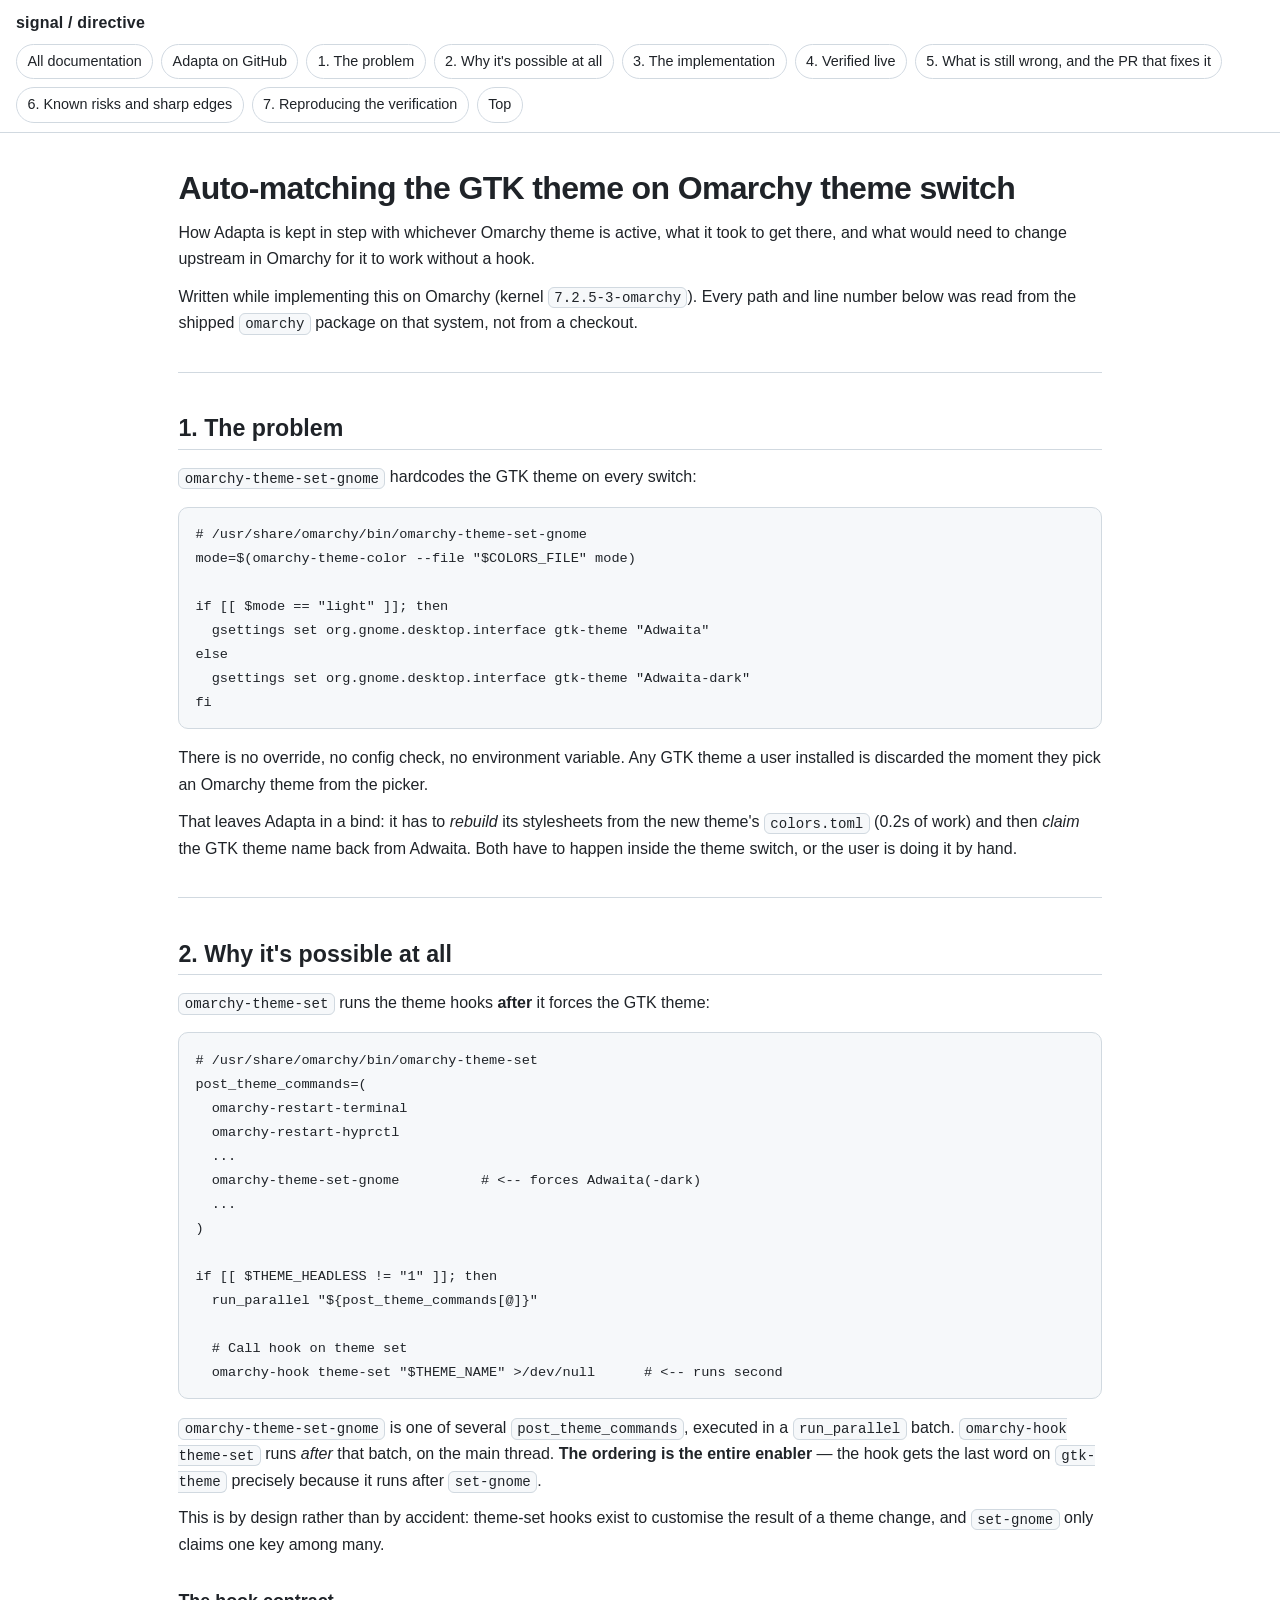
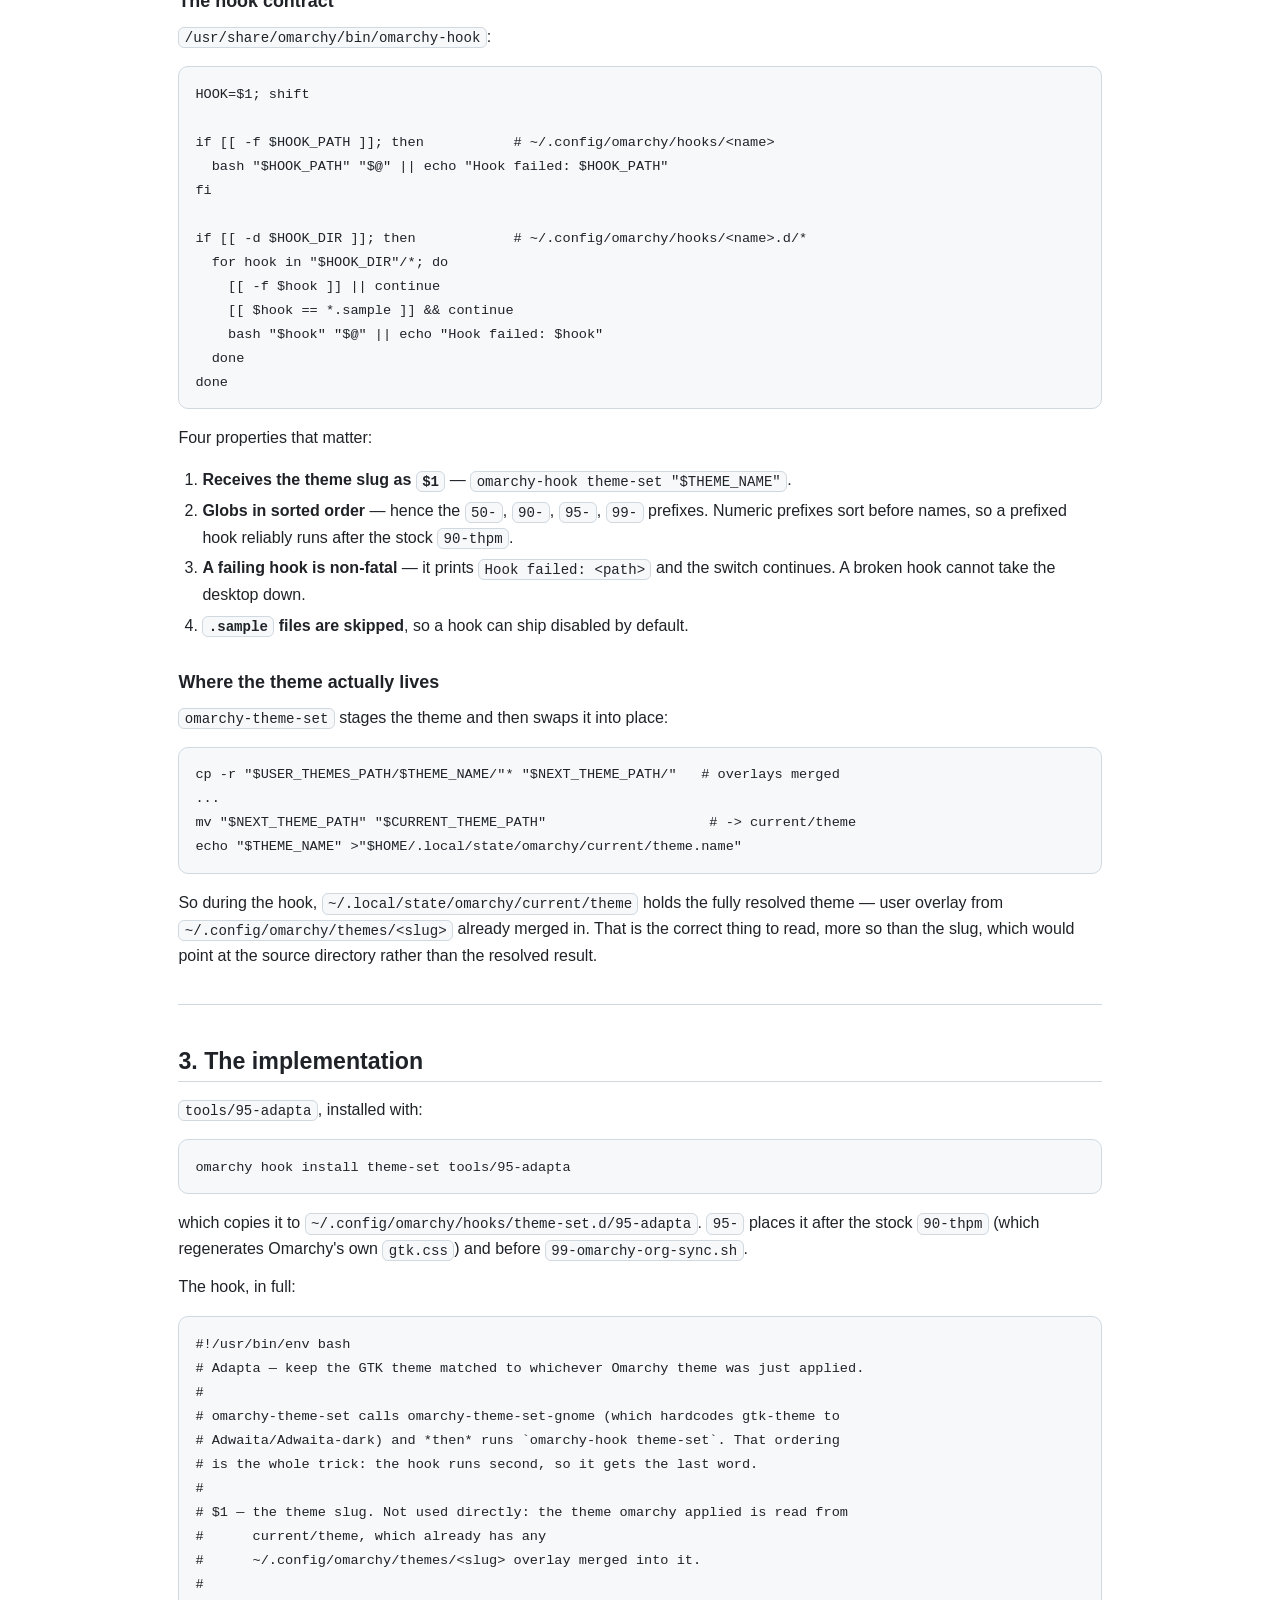
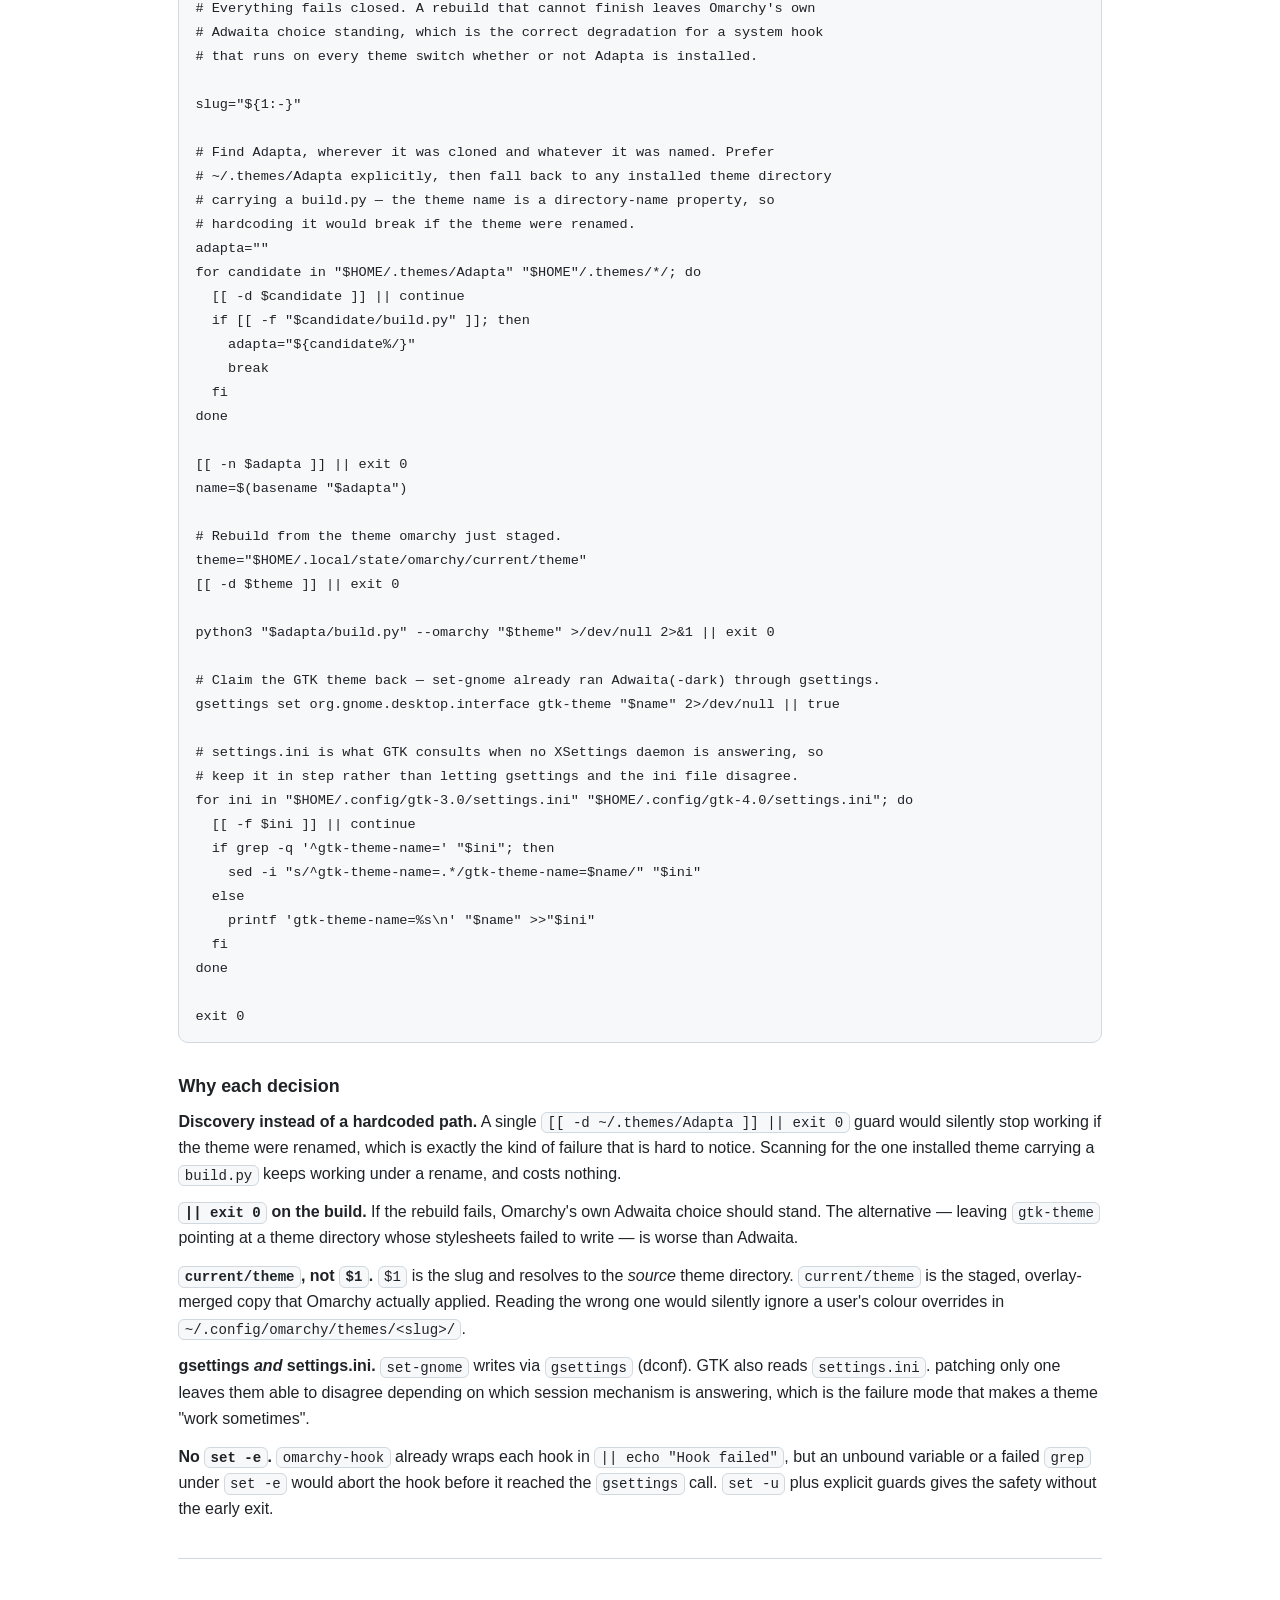
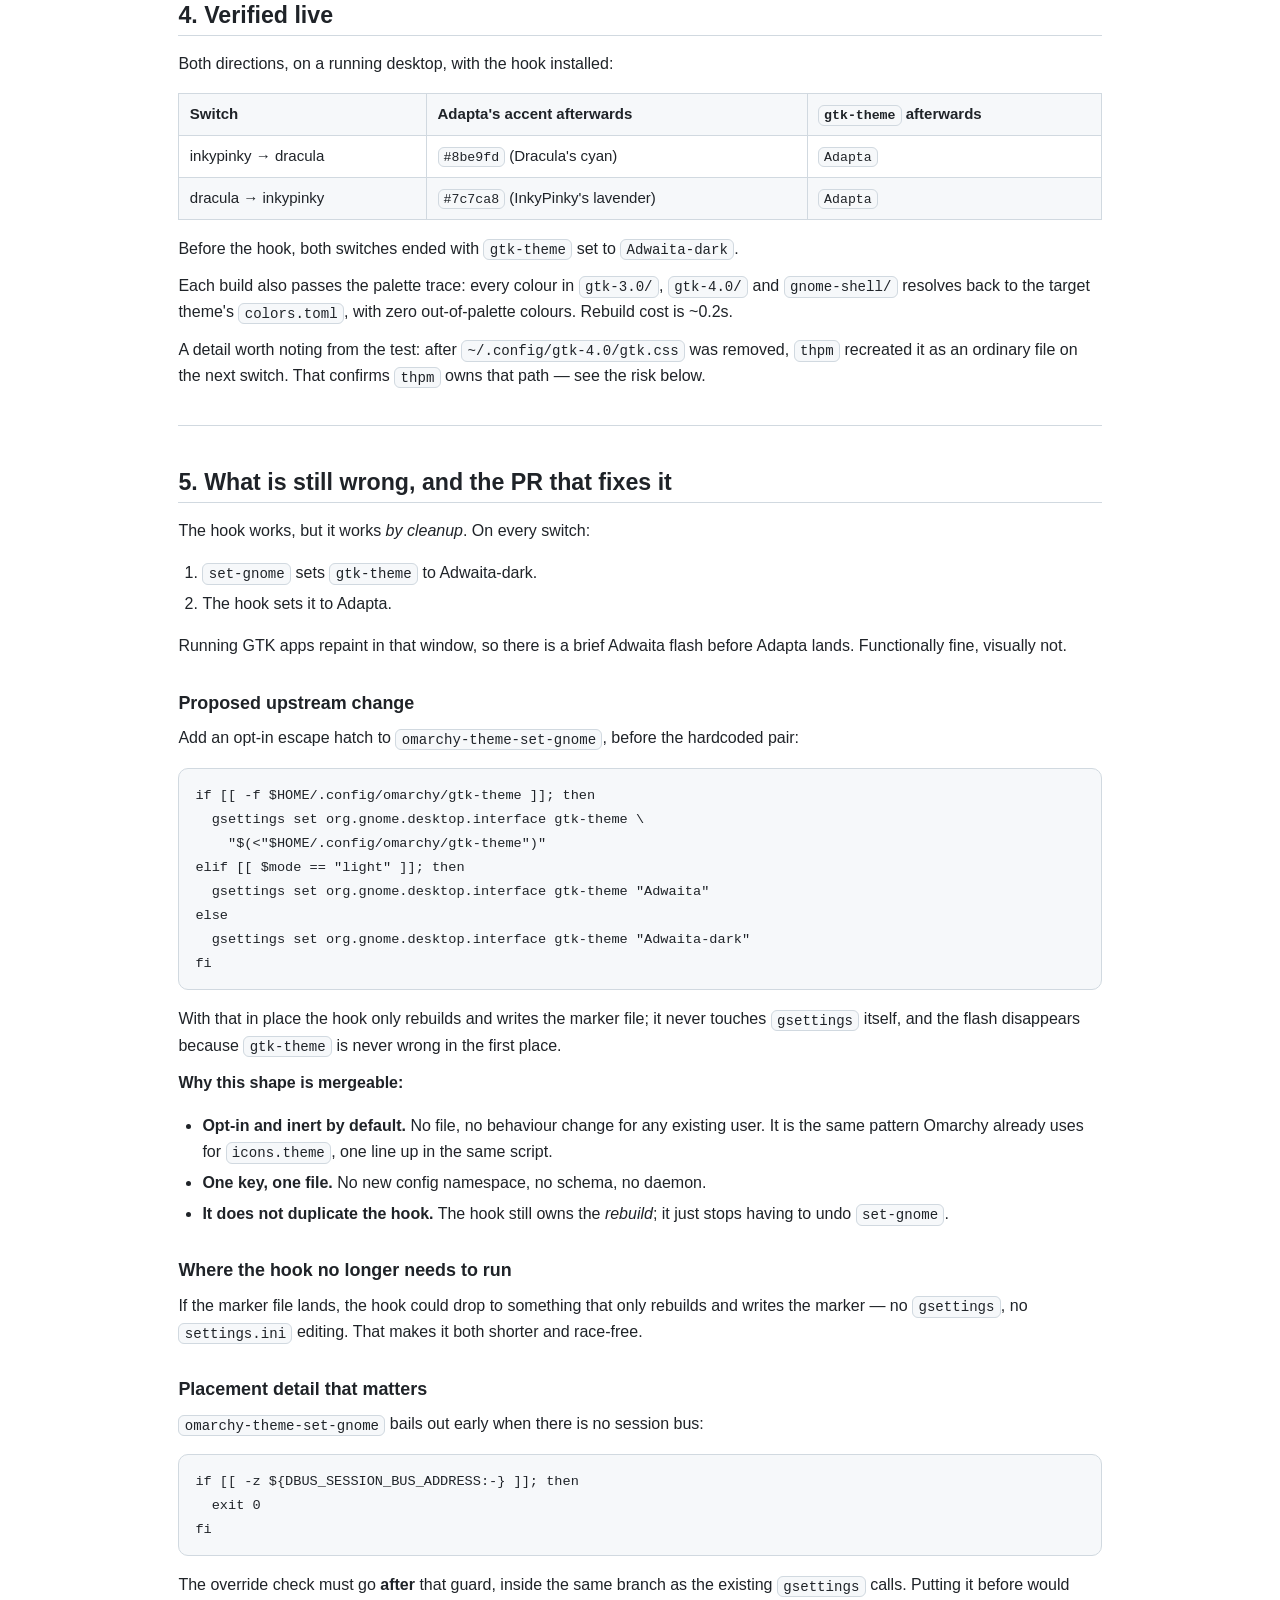
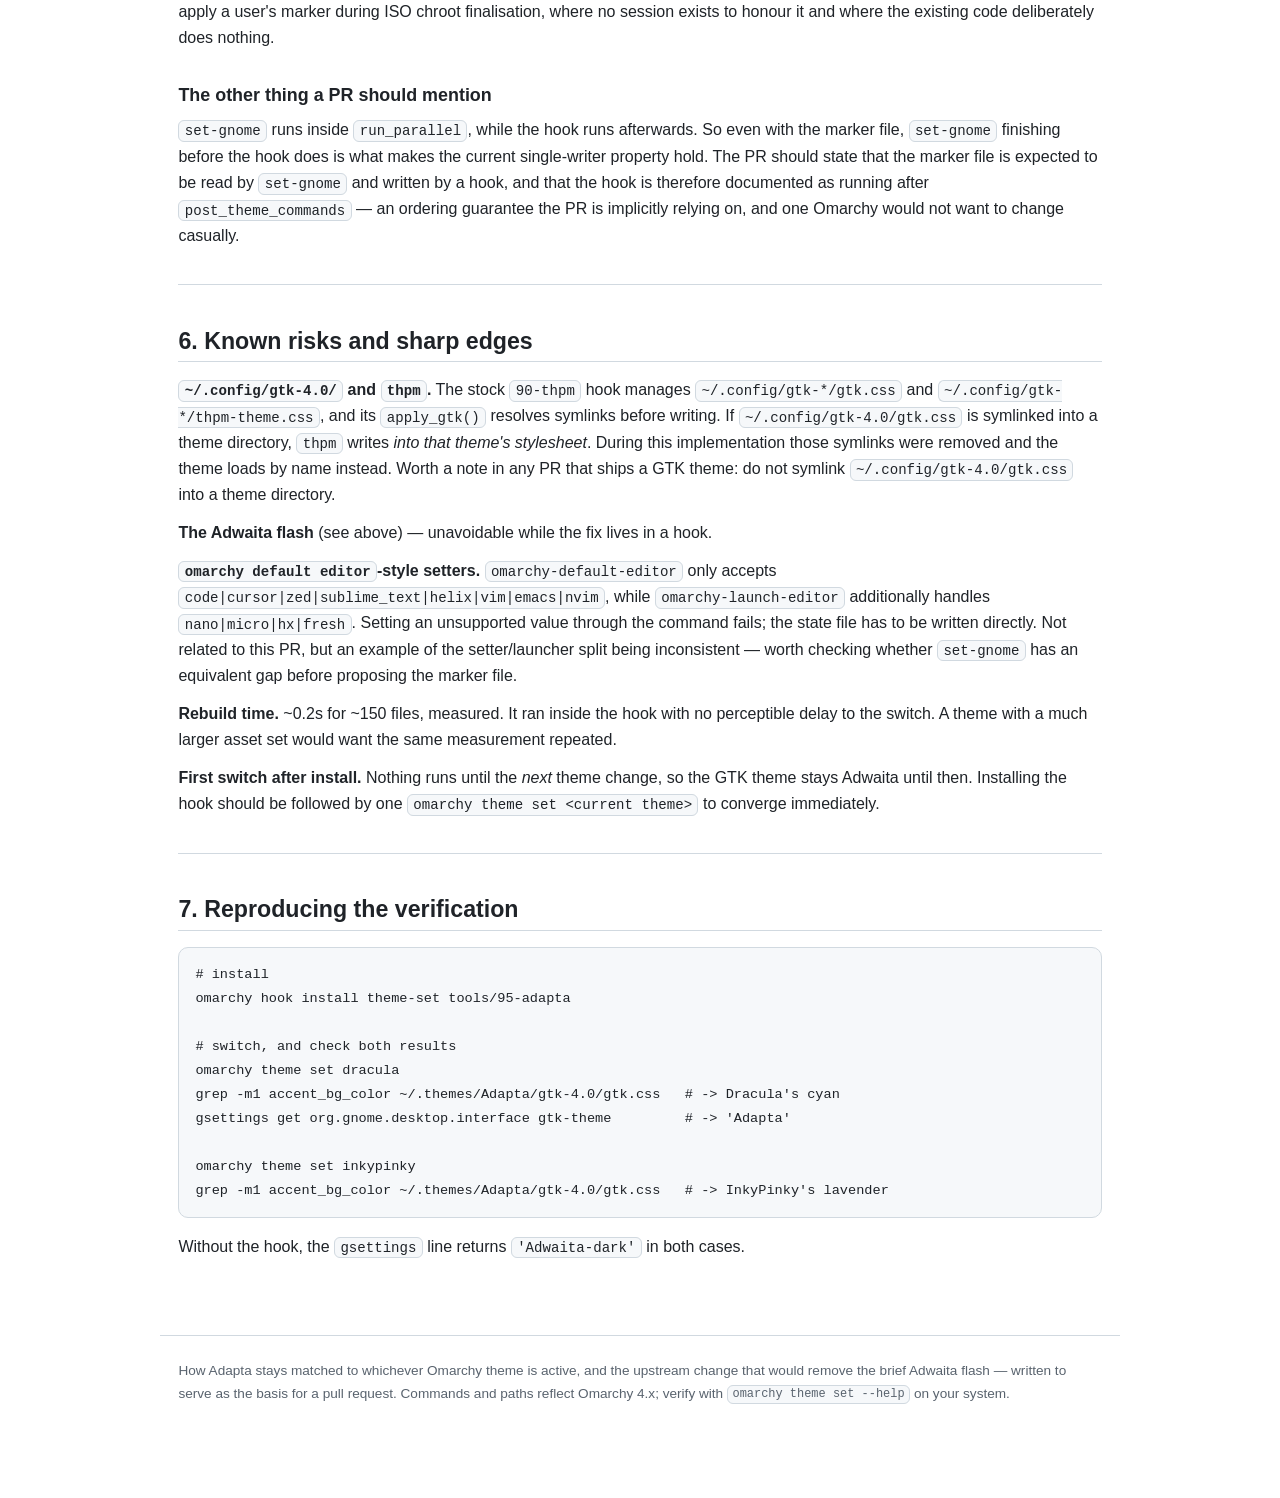
==== adapta-theme-set-hook.html @ 562bbbf8 "Add 'keeping the gtk theme matched' to documentation Generates the page from Adapta's docs/theme-set" ====
<!DOCTYPE html>
<html lang="en">
<head>
<meta charset="utf-8">
<meta name="viewport" content="width=device-width, initial-scale=1">
<title>Keeping the GTK theme matched to your Omarchy theme &middot; Signal Directive</title>
<style>
:root {
  --bg: #ffffff;
  --fg: #1f2328;
  --muted: #59636e;
  --border: #d1d9e0;
  --accent: #0a6cff;
  --accent-soft: #eaf2ff;
  --code-bg: #f6f8fa;
  --quote-bg: #f6f8fa;
  --table-stripe: #f6f8fa;
  --max: 60rem;
}
@media (prefers-color-scheme: dark) {
  :root {
    --bg: #0d1117;
    --fg: #e6edf3;
    --muted: #9198a1;
    --border: #30363d;
    --accent: #6cb6ff;
    --accent-soft: #12233d;
    --code-bg: #161b22;
    --quote-bg: #161b22;
    --table-stripe: #161b22;
  }
}
* { box-sizing: border-box; }
html { scroll-behavior: smooth; }
body {
  margin: 0;
  background: var(--bg);
  color: var(--fg);
  font: 16px/1.65 -apple-system, BlinkMacSystemFont, "Segoe UI", Roboto,
        Helvetica, Arial, sans-serif;
  -webkit-text-size-adjust: 100%;
}
.topnav {
  position: sticky;
  top: 0;
  z-index: 50;
  display: flex;
  flex-wrap: wrap;
  gap: .5rem 1rem;
  align-items: center;
  justify-content: space-between;
  padding: .6rem 1rem;
  background: color-mix(in srgb, var(--bg) 88%, transparent);
  backdrop-filter: blur(8px);
  border-bottom: 1px solid var(--border);
}
.topnav .brand { font-weight: 700; letter-spacing: .2px; }
.topnav .links { display: flex; gap: .5rem; flex-wrap: wrap; }
.topnav a {
  color: var(--fg);
  text-decoration: none;
  font-size: .9rem;
  padding: .3rem .65rem;
  border: 1px solid var(--border);
  border-radius: 999px;
  white-space: nowrap;
}
.topnav a:hover { border-color: var(--accent); color: var(--accent); background: var(--accent-soft); }
main {
  max-width: var(--max);
  margin: 0 auto;
  padding: 2.2rem 1.15rem 4rem;
}
h1, h2, h3 { line-height: 1.25; scroll-margin-top: 4.5rem; }
h1 { font-size: 2rem; margin: 0 0 .6rem; letter-spacing: -.02em; }
h2 {
  font-size: 1.45rem;
  margin: 2.6rem 0 .9rem;
  padding-bottom: .35rem;
  border-bottom: 1px solid var(--border);
}
h3 { font-size: 1.12rem; margin: 2rem 0 .6rem; }
p { margin: .7rem 0; }
a { color: var(--accent); }
a:hover { text-decoration: underline; }
hr { border: 0; border-top: 1px solid var(--border); margin: 2.2rem 0; }
ul, ol { padding-left: 1.5rem; }
li { margin: .28rem 0; }
code {
  font-family: ui-monospace, SFMono-Regular, "SF Mono", Menlo, Consolas,
               "Liberation Mono", monospace;
  font-size: .88em;
  background: var(--code-bg);
  border: 1px solid var(--border);
  border-radius: 6px;
  padding: .12em .38em;
}
pre {
  background: var(--code-bg);
  border: 1px solid var(--border);
  border-radius: 10px;
  padding: .9rem 1rem;
  overflow-x: auto;
  line-height: 1.5;
}
pre code { background: none; border: 0; padding: 0; font-size: .85rem; }
blockquote {
  margin: 1rem 0;
  padding: .5rem 1rem;
  background: var(--quote-bg);
  border-left: 4px solid var(--accent);
  border-radius: 0 8px 8px 0;
  color: var(--fg);
}
blockquote p:first-child { margin-top: .2rem; }
blockquote p:last-child { margin-bottom: .2rem; }
table {
  border-collapse: collapse;
  width: 100%;
  margin: 1rem 0;
  font-size: .94rem;
}
th, td { border: 1px solid var(--border); padding: .5rem .65rem; text-align: left; vertical-align: top; }
thead th { background: var(--code-bg); }
tbody tr:nth-child(even) { background: var(--table-stripe); }
@media (max-width: 720px) {
  table { display: block; overflow-x: auto; }
  h1 { font-size: 1.6rem; }
}
footer {
  max-width: var(--max);
  margin: 0 auto;
  padding: 1.5rem 1.15rem 3rem;
  color: var(--muted);
  font-size: .85rem;
  border-top: 1px solid var(--border);
}
.toc-note { color: var(--muted); font-size: .9rem; }
</style>
</head>
<body>
<a id="top"></a>
<nav class="topnav">
  <span class="brand">signal / directive</span>
  <span class="links">
    <a href="./index.html#documentation">All documentation</a>
    <a href="https://github.com/signaldirective/Adapta">Adapta on GitHub</a>
    <a href="#1-the-problem">1. The problem</a>
    <a href="#2-why-its-possible-at-all">2. Why it's possible at all</a>
    <a href="#3-the-implementation">3. The implementation</a>
    <a href="#4-verified-live">4. Verified live</a>
    <a href="#5-what-is-still-wrong-and-the-pr-that-fixes-it">5. What is still wrong, and the PR that fixes it</a>
    <a href="#6-known-risks-and-sharp-edges">6. Known risks and sharp edges</a>
    <a href="#7-reproducing-the-verification">7. Reproducing the verification</a>
    <a href="#top">Top</a>
  </span>
</nav>
<main>
<h1 id="auto-matching-the-gtk-theme-on-omarchy-theme-switch">Auto-matching the GTK theme on Omarchy theme switch</h1>
<p>How Adapta is kept in step with whichever Omarchy theme is active, what it
took to get there, and what would need to change upstream in Omarchy for it to
work without a hook.</p>
<p>Written while implementing this on Omarchy (kernel <code>7.2.5-3-omarchy</code>). Every
path and line number below was read from the shipped <code>omarchy</code> package on that
system, not from a checkout.</p>
<hr>
<h2 id="1-the-problem">1. The problem</h2>
<p><code>omarchy-theme-set-gnome</code> hardcodes the GTK theme on every switch:</p>
<pre><code class="language-bash"># /usr/share/omarchy/bin/omarchy-theme-set-gnome
mode=$(omarchy-theme-color --file &quot;$COLORS_FILE&quot; mode)

if [[ $mode == &quot;light&quot; ]]; then
  gsettings set org.gnome.desktop.interface gtk-theme &quot;Adwaita&quot;
else
  gsettings set org.gnome.desktop.interface gtk-theme &quot;Adwaita-dark&quot;
fi
</code></pre>
<p>There is no override, no config check, no environment variable. Any GTK theme a
user installed is discarded the moment they pick an Omarchy theme from the
picker.</p>
<p>That leaves Adapta in a bind: it has to <em>rebuild</em> its stylesheets from the new
theme's <code>colors.toml</code> (0.2s of work) and then <em>claim</em> the GTK theme name back
from Adwaita. Both have to happen inside the theme switch, or the user is doing
it by hand.</p>
<hr>
<h2 id="2-why-its-possible-at-all">2. Why it's possible at all</h2>
<p><code>omarchy-theme-set</code> runs the theme hooks <strong>after</strong> it forces the GTK theme:</p>
<pre><code class="language-bash"># /usr/share/omarchy/bin/omarchy-theme-set
post_theme_commands=(
  omarchy-restart-terminal
  omarchy-restart-hyprctl
  ...
  omarchy-theme-set-gnome          # &lt;-- forces Adwaita(-dark)
  ...
)

if [[ $THEME_HEADLESS != &quot;1&quot; ]]; then
  run_parallel &quot;${post_theme_commands[@]}&quot;

  # Call hook on theme set
  omarchy-hook theme-set &quot;$THEME_NAME&quot; &gt;/dev/null      # &lt;-- runs second
</code></pre>
<p><code>omarchy-theme-set-gnome</code> is one of several <code>post_theme_commands</code>, executed in
a <code>run_parallel</code> batch. <code>omarchy-hook theme-set</code> runs <em>after</em> that batch, on the
main thread. <strong>The ordering is the entire enabler</strong> — the hook gets the last
word on <code>gtk-theme</code> precisely because it runs after <code>set-gnome</code>.</p>
<p>This is by design rather than by accident: theme-set hooks exist to customise
the result of a theme change, and <code>set-gnome</code> only claims one key among many.</p>
<h3 id="the-hook-contract">The hook contract</h3>
<p><code>/usr/share/omarchy/bin/omarchy-hook</code>:</p>
<pre><code class="language-bash">HOOK=$1; shift

if [[ -f $HOOK_PATH ]]; then           # ~/.config/omarchy/hooks/&lt;name&gt;
  bash &quot;$HOOK_PATH&quot; &quot;$@&quot; || echo &quot;Hook failed: $HOOK_PATH&quot;
fi

if [[ -d $HOOK_DIR ]]; then            # ~/.config/omarchy/hooks/&lt;name&gt;.d/*
  for hook in &quot;$HOOK_DIR&quot;/*; do
    [[ -f $hook ]] || continue
    [[ $hook == *.sample ]] &amp;&amp; continue
    bash &quot;$hook&quot; &quot;$@&quot; || echo &quot;Hook failed: $hook&quot;
  done
done
</code></pre>
<p>Four properties that matter:</p>
<ol>
<li><strong>Receives the theme slug as <code>$1</code></strong> — <code>omarchy-hook theme-set "$THEME_NAME"</code>.</li>
<li><strong>Globs in sorted order</strong> — hence the <code>50-</code>, <code>90-</code>, <code>95-</code>, <code>99-</code> prefixes.
   Numeric prefixes sort before names, so a prefixed hook reliably runs after
   the stock <code>90-thpm</code>.</li>
<li><strong>A failing hook is non-fatal</strong> — it prints <code>Hook failed: &lt;path&gt;</code> and the
   switch continues. A broken hook cannot take the desktop down.</li>
<li><strong><code>.sample</code> files are skipped</strong>, so a hook can ship disabled by default.</li>
</ol>
<h3 id="where-the-theme-actually-lives">Where the theme actually lives</h3>
<p><code>omarchy-theme-set</code> stages the theme and then swaps it into place:</p>
<pre><code class="language-bash">cp -r &quot;$USER_THEMES_PATH/$THEME_NAME/&quot;* &quot;$NEXT_THEME_PATH/&quot;   # overlays merged
...
mv &quot;$NEXT_THEME_PATH&quot; &quot;$CURRENT_THEME_PATH&quot;                    # -&gt; current/theme
echo &quot;$THEME_NAME&quot; &gt;&quot;$HOME/.local/state/omarchy/current/theme.name&quot;
</code></pre>
<p>So during the hook, <code>~/.local/state/omarchy/current/theme</code> holds the fully
resolved theme — user overlay from <code>~/.config/omarchy/themes/&lt;slug&gt;</code> already
merged in. That is the correct thing to read, more so than the slug, which
would point at the source directory rather than the resolved result.</p>
<hr>
<h2 id="3-the-implementation">3. The implementation</h2>
<p><code>tools/95-adapta</code>, installed with:</p>
<pre><code class="language-bash">omarchy hook install theme-set tools/95-adapta
</code></pre>
<p>which copies it to <code>~/.config/omarchy/hooks/theme-set.d/95-adapta</code>. <code>95-</code>
places it after the stock <code>90-thpm</code> (which regenerates Omarchy's own
<code>gtk.css</code>) and before <code>99-omarchy-org-sync.sh</code>.</p>
<p>The hook, in full:</p>
<pre><code class="language-bash">#!/usr/bin/env bash
# Adapta — keep the GTK theme matched to whichever Omarchy theme was just applied.
#
# omarchy-theme-set calls omarchy-theme-set-gnome (which hardcodes gtk-theme to
# Adwaita/Adwaita-dark) and *then* runs `omarchy-hook theme-set`. That ordering
# is the whole trick: the hook runs second, so it gets the last word.
#
# $1 — the theme slug. Not used directly: the theme omarchy applied is read from
#      current/theme, which already has any
#      ~/.config/omarchy/themes/&lt;slug&gt; overlay merged into it.
#
# Everything fails closed. A rebuild that cannot finish leaves Omarchy's own
# Adwaita choice standing, which is the correct degradation for a system hook
# that runs on every theme switch whether or not Adapta is installed.

slug=&quot;${1:-}&quot;

# Find Adapta, wherever it was cloned and whatever it was named. Prefer
# ~/.themes/Adapta explicitly, then fall back to any installed theme directory
# carrying a build.py — the theme name is a directory-name property, so
# hardcoding it would break if the theme were renamed.
adapta=&quot;&quot;
for candidate in &quot;$HOME/.themes/Adapta&quot; &quot;$HOME&quot;/.themes/*/; do
  [[ -d $candidate ]] || continue
  if [[ -f &quot;$candidate/build.py&quot; ]]; then
    adapta=&quot;${candidate%/}&quot;
    break
  fi
done

[[ -n $adapta ]] || exit 0
name=$(basename &quot;$adapta&quot;)

# Rebuild from the theme omarchy just staged.
theme=&quot;$HOME/.local/state/omarchy/current/theme&quot;
[[ -d $theme ]] || exit 0

python3 &quot;$adapta/build.py&quot; --omarchy &quot;$theme&quot; &gt;/dev/null 2&gt;&amp;1 || exit 0

# Claim the GTK theme back — set-gnome already ran Adwaita(-dark) through gsettings.
gsettings set org.gnome.desktop.interface gtk-theme &quot;$name&quot; 2&gt;/dev/null || true

# settings.ini is what GTK consults when no XSettings daemon is answering, so
# keep it in step rather than letting gsettings and the ini file disagree.
for ini in &quot;$HOME/.config/gtk-3.0/settings.ini&quot; &quot;$HOME/.config/gtk-4.0/settings.ini&quot;; do
  [[ -f $ini ]] || continue
  if grep -q '^gtk-theme-name=' &quot;$ini&quot;; then
    sed -i &quot;s/^gtk-theme-name=.*/gtk-theme-name=$name/&quot; &quot;$ini&quot;
  else
    printf 'gtk-theme-name=%s\n' &quot;$name&quot; &gt;&gt;&quot;$ini&quot;
  fi
done

exit 0
</code></pre>
<h3 id="why-each-decision">Why each decision</h3>
<p><strong>Discovery instead of a hardcoded path.</strong> A single <code>[[ -d ~/.themes/Adapta ]]
|| exit 0</code> guard would silently stop working if the theme were renamed, which
is exactly the kind of failure that is hard to notice. Scanning for the one
installed theme carrying a <code>build.py</code> keeps working under a rename, and costs
nothing.</p>
<p><strong><code>|| exit 0</code> on the build.</strong> If the rebuild fails, Omarchy's own Adwaita
choice should stand. The alternative — leaving <code>gtk-theme</code> pointing at a theme
directory whose stylesheets failed to write — is worse than Adwaita.</p>
<p><strong><code>current/theme</code>, not <code>$1</code>.</strong> <code>$1</code> is the slug and resolves to the <em>source</em>
theme directory. <code>current/theme</code> is the staged, overlay-merged copy that
Omarchy actually applied. Reading the wrong one would silently ignore a user's
colour overrides in <code>~/.config/omarchy/themes/&lt;slug&gt;/</code>.</p>
<p><strong>gsettings <em>and</em> settings.ini.</strong> <code>set-gnome</code> writes via <code>gsettings</code> (dconf).
GTK also reads <code>settings.ini</code>. patching only one leaves them able to disagree
depending on which session mechanism is answering, which is the failure mode
that makes a theme "work sometimes".</p>
<p><strong>No <code>set -e</code>.</strong> <code>omarchy-hook</code> already wraps each hook in <code>|| echo "Hook
failed"</code>, but an unbound variable or a failed <code>grep</code> under <code>set -e</code> would abort
the hook before it reached the <code>gsettings</code> call. <code>set -u</code> plus explicit guards
gives the safety without the early exit.</p>
<hr>
<h2 id="4-verified-live">4. Verified live</h2>
<p>Both directions, on a running desktop, with the hook installed:</p>
<table>
<thead>
<tr>
<th>Switch</th>
<th>Adapta's accent afterwards</th>
<th><code>gtk-theme</code> afterwards</th>
</tr>
</thead>
<tbody>
<tr>
<td>inkypinky → dracula</td>
<td><code>#8be9fd</code> (Dracula's cyan)</td>
<td><code>Adapta</code></td>
</tr>
<tr>
<td>dracula → inkypinky</td>
<td><code>#7c7ca8</code> (InkyPinky's lavender)</td>
<td><code>Adapta</code></td>
</tr>
</tbody>
</table>
<p>Before the hook, both switches ended with <code>gtk-theme</code> set to <code>Adwaita-dark</code>.</p>
<p>Each build also passes the palette trace: every colour in <code>gtk-3.0/</code>,
<code>gtk-4.0/</code> and <code>gnome-shell/</code> resolves back to the target theme's <code>colors.toml</code>,
with zero out-of-palette colours. Rebuild cost is ~0.2s.</p>
<p>A detail worth noting from the test: after <code>~/.config/gtk-4.0/gtk.css</code> was
removed, <code>thpm</code> recreated it as an ordinary file on the next switch. That
confirms <code>thpm</code> owns that path — see the risk below.</p>
<hr>
<h2 id="5-what-is-still-wrong-and-the-pr-that-fixes-it">5. What is still wrong, and the PR that fixes it</h2>
<p>The hook works, but it works <em>by cleanup</em>. On every switch:</p>
<ol>
<li><code>set-gnome</code> sets <code>gtk-theme</code> to Adwaita-dark.</li>
<li>The hook sets it to Adapta.</li>
</ol>
<p>Running GTK apps repaint in that window, so there is a brief Adwaita flash
before Adapta lands. Functionally fine, visually not.</p>
<h3 id="proposed-upstream-change">Proposed upstream change</h3>
<p>Add an opt-in escape hatch to <code>omarchy-theme-set-gnome</code>, before the hardcoded
pair:</p>
<pre><code class="language-bash">if [[ -f $HOME/.config/omarchy/gtk-theme ]]; then
  gsettings set org.gnome.desktop.interface gtk-theme \
    &quot;$(&lt;&quot;$HOME/.config/omarchy/gtk-theme&quot;)&quot;
elif [[ $mode == &quot;light&quot; ]]; then
  gsettings set org.gnome.desktop.interface gtk-theme &quot;Adwaita&quot;
else
  gsettings set org.gnome.desktop.interface gtk-theme &quot;Adwaita-dark&quot;
fi
</code></pre>
<p>With that in place the hook only rebuilds and writes the marker file; it never
touches <code>gsettings</code> itself, and the flash disappears because <code>gtk-theme</code> is
never wrong in the first place.</p>
<p><strong>Why this shape is mergeable:</strong></p>
<ul>
<li><strong>Opt-in and inert by default.</strong> No file, no behaviour change for any
  existing user. It is the same pattern Omarchy already uses for
  <code>icons.theme</code>, one line up in the same script.</li>
<li><strong>One key, one file.</strong> No new config namespace, no schema, no daemon.</li>
<li><strong>It does not duplicate the hook.</strong> The hook still owns the <em>rebuild</em>; it
  just stops having to undo <code>set-gnome</code>.</li>
</ul>
<h3 id="where-the-hook-no-longer-needs-to-run">Where the hook no longer needs to run</h3>
<p>If the marker file lands, the hook could drop to something that only rebuilds
and writes the marker — no <code>gsettings</code>, no <code>settings.ini</code> editing. That makes it
both shorter and race-free.</p>
<h3 id="placement-detail-that-matters">Placement detail that matters</h3>
<p><code>omarchy-theme-set-gnome</code> bails out early when there is no session bus:</p>
<pre><code class="language-bash">if [[ -z ${DBUS_SESSION_BUS_ADDRESS:-} ]]; then
  exit 0
fi
</code></pre>
<p>The override check must go <strong>after</strong> that guard, inside the same branch as the
existing <code>gsettings</code> calls. Putting it before would apply a user's marker
during ISO chroot finalisation, where no session exists to honour it and where
the existing code deliberately does nothing.</p>
<h3 id="the-other-thing-a-pr-should-mention">The other thing a PR should mention</h3>
<p><code>set-gnome</code> runs inside <code>run_parallel</code>, while the hook runs afterwards. So even
with the marker file, <code>set-gnome</code> finishing before the hook does is what makes
the current single-writer property hold. The PR should state that the marker
file is expected to be read by <code>set-gnome</code> and written by a hook, and that the
hook is therefore documented as running after <code>post_theme_commands</code> — an
ordering guarantee the PR is implicitly relying on, and one Omarchy would not
want to change casually.</p>
<hr>
<h2 id="6-known-risks-and-sharp-edges">6. Known risks and sharp edges</h2>
<p><strong><code>~/.config/gtk-4.0/</code> and <code>thpm</code>.</strong> The stock <code>90-thpm</code> hook manages
<code>~/.config/gtk-*/gtk.css</code> and <code>~/.config/gtk-*/thpm-theme.css</code>, and its
<code>apply_gtk()</code> resolves symlinks before writing. If <code>~/.config/gtk-4.0/gtk.css</code>
is symlinked into a theme directory, <code>thpm</code> writes <em>into that theme's
stylesheet</em>. During this implementation those symlinks were removed and the
theme loads by name instead. Worth a note in any PR that ships a GTK theme:
do not symlink <code>~/.config/gtk-4.0/gtk.css</code> into a theme directory.</p>
<p><strong>The Adwaita flash</strong> (see above) — unavoidable while the fix lives in a hook.</p>
<p><strong><code>omarchy default editor</code>-style setters.</strong> <code>omarchy-default-editor</code> only
accepts <code>code|cursor|zed|sublime_text|helix|vim|emacs|nvim</code>, while
<code>omarchy-launch-editor</code> additionally handles <code>nano|micro|hx|fresh</code>. Setting an
unsupported value through the command fails; the state file has to be written
directly. Not related to this PR, but an example of the setter/launcher split
being inconsistent — worth checking whether <code>set-gnome</code> has an equivalent gap
before proposing the marker file.</p>
<p><strong>Rebuild time.</strong> ~0.2s for ~150 files, measured. It ran inside the hook with
no perceptible delay to the switch. A theme with a much larger asset set would
want the same measurement repeated.</p>
<p><strong>First switch after install.</strong> Nothing runs until the <em>next</em> theme change, so
the GTK theme stays Adwaita until then. Installing the hook should be followed
by one <code>omarchy theme set &lt;current theme&gt;</code> to converge immediately.</p>
<hr>
<h2 id="7-reproducing-the-verification">7. Reproducing the verification</h2>
<pre><code class="language-bash"># install
omarchy hook install theme-set tools/95-adapta

# switch, and check both results
omarchy theme set dracula
grep -m1 accent_bg_color ~/.themes/Adapta/gtk-4.0/gtk.css   # -&gt; Dracula's cyan
gsettings get org.gnome.desktop.interface gtk-theme         # -&gt; 'Adapta'

omarchy theme set inkypinky
grep -m1 accent_bg_color ~/.themes/Adapta/gtk-4.0/gtk.css   # -&gt; InkyPinky's lavender
</code></pre>
<p>Without the hook, the <code>gsettings</code> line returns <code>'Adwaita-dark'</code> in both cases.</p>
</main>
<footer>
  How Adapta stays matched to whichever Omarchy theme is active, and the
  upstream change that would remove the brief Adwaita flash &mdash; written to
  serve as the basis for a pull request. Commands and paths reflect Omarchy
  4.x; verify with <code>omarchy theme set --help</code> on your system.
</footer>
</body>
</html>
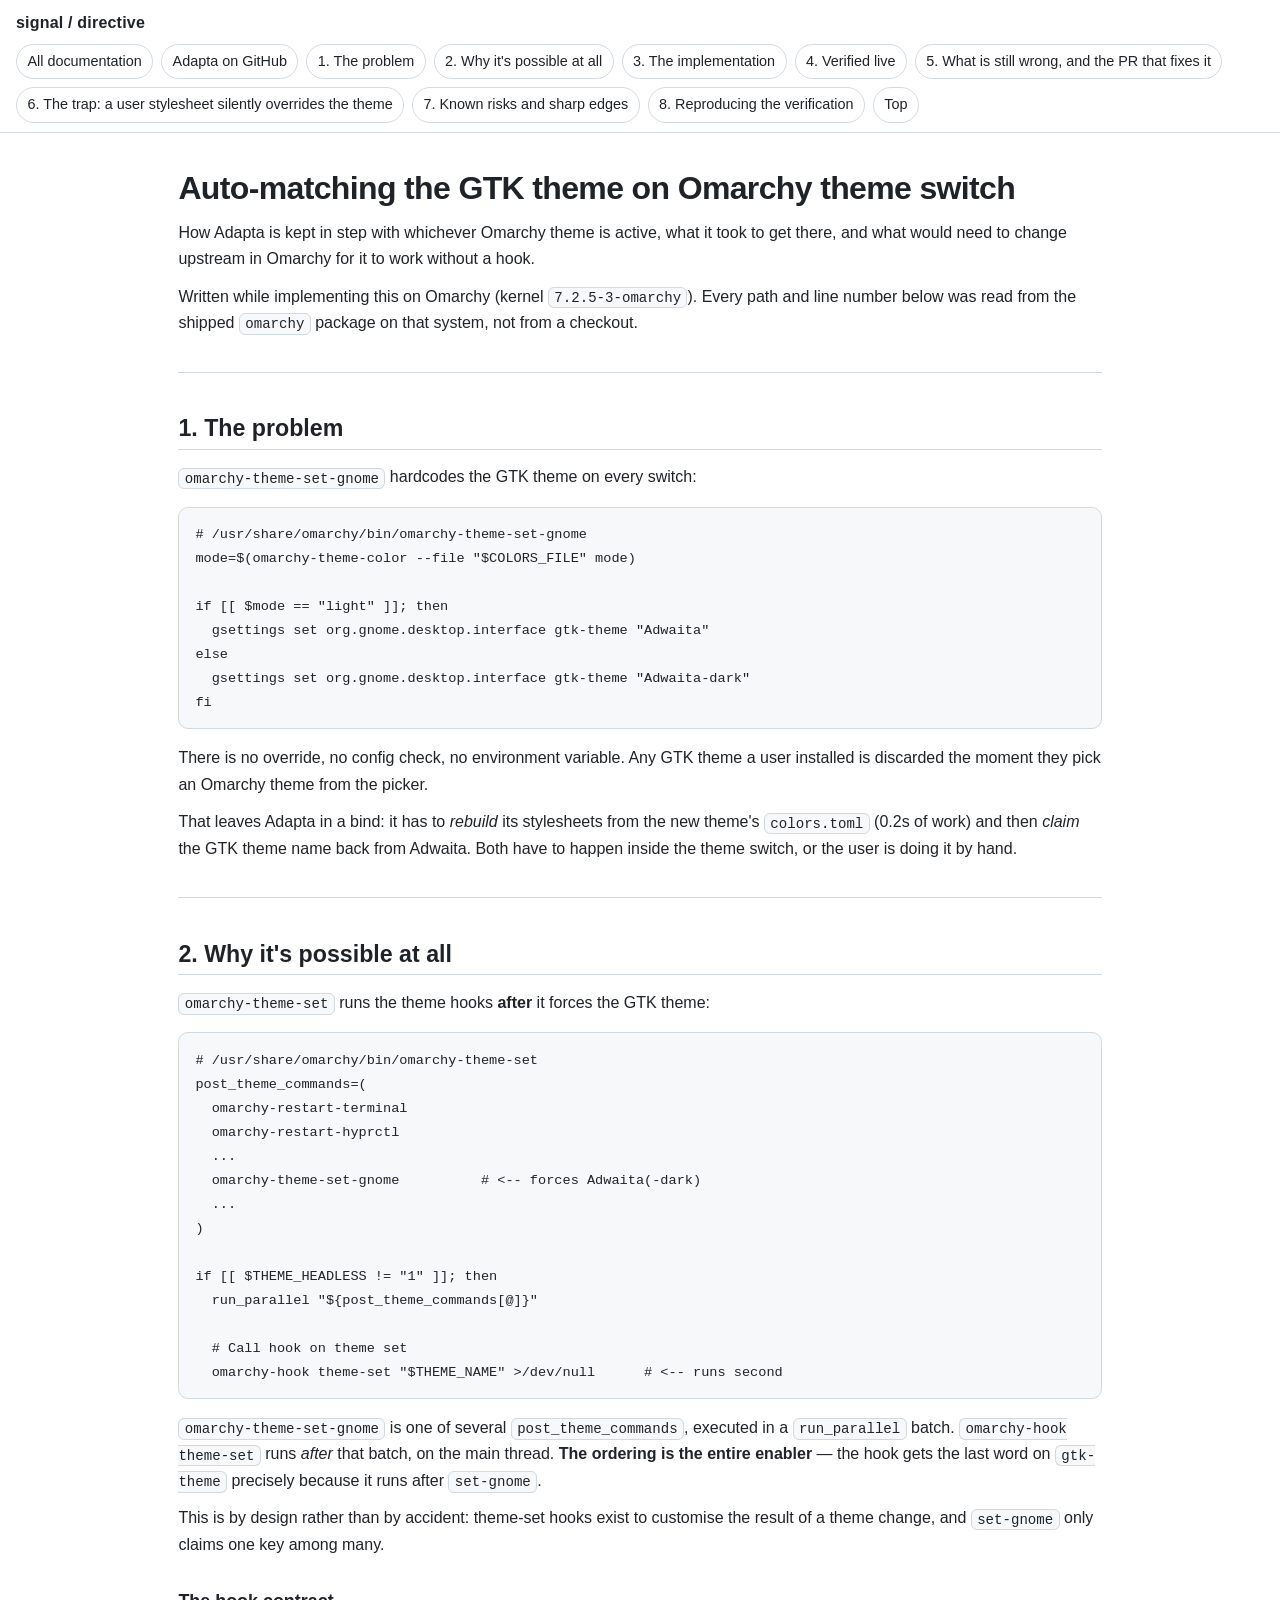
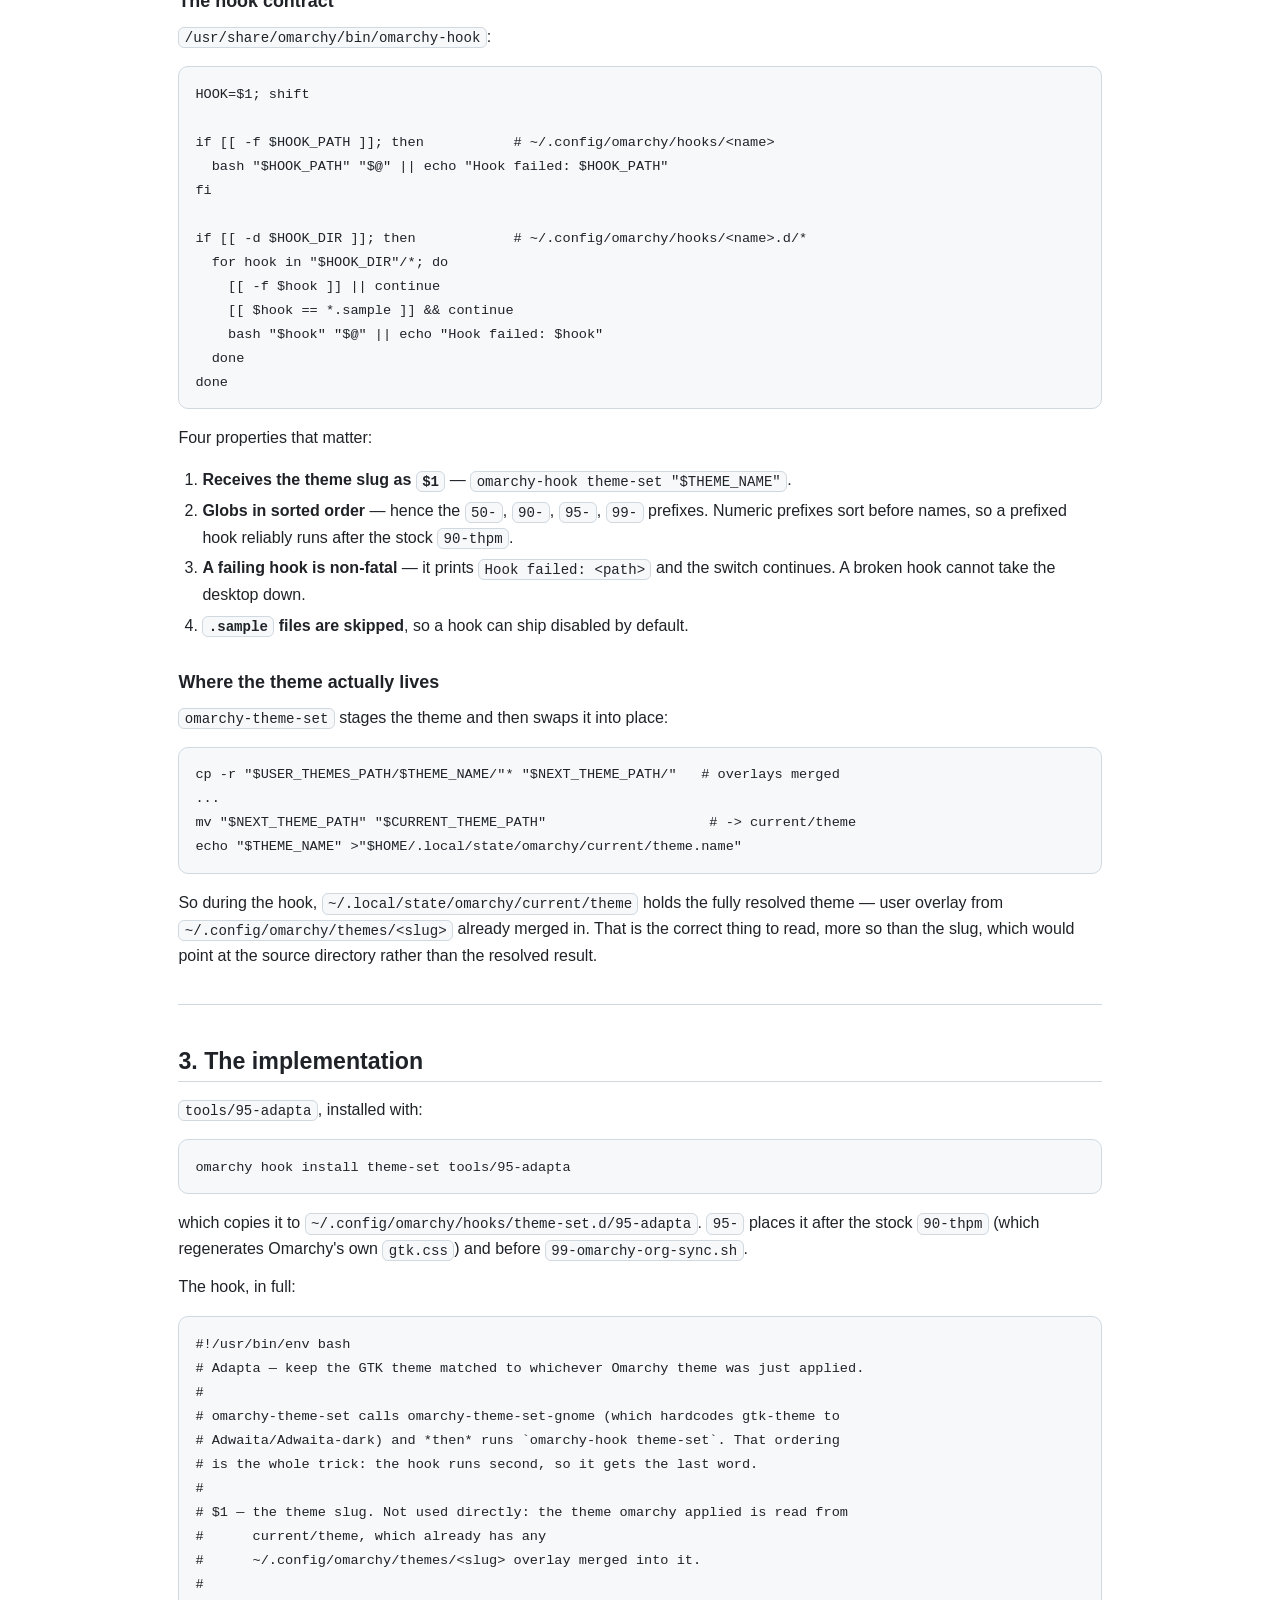
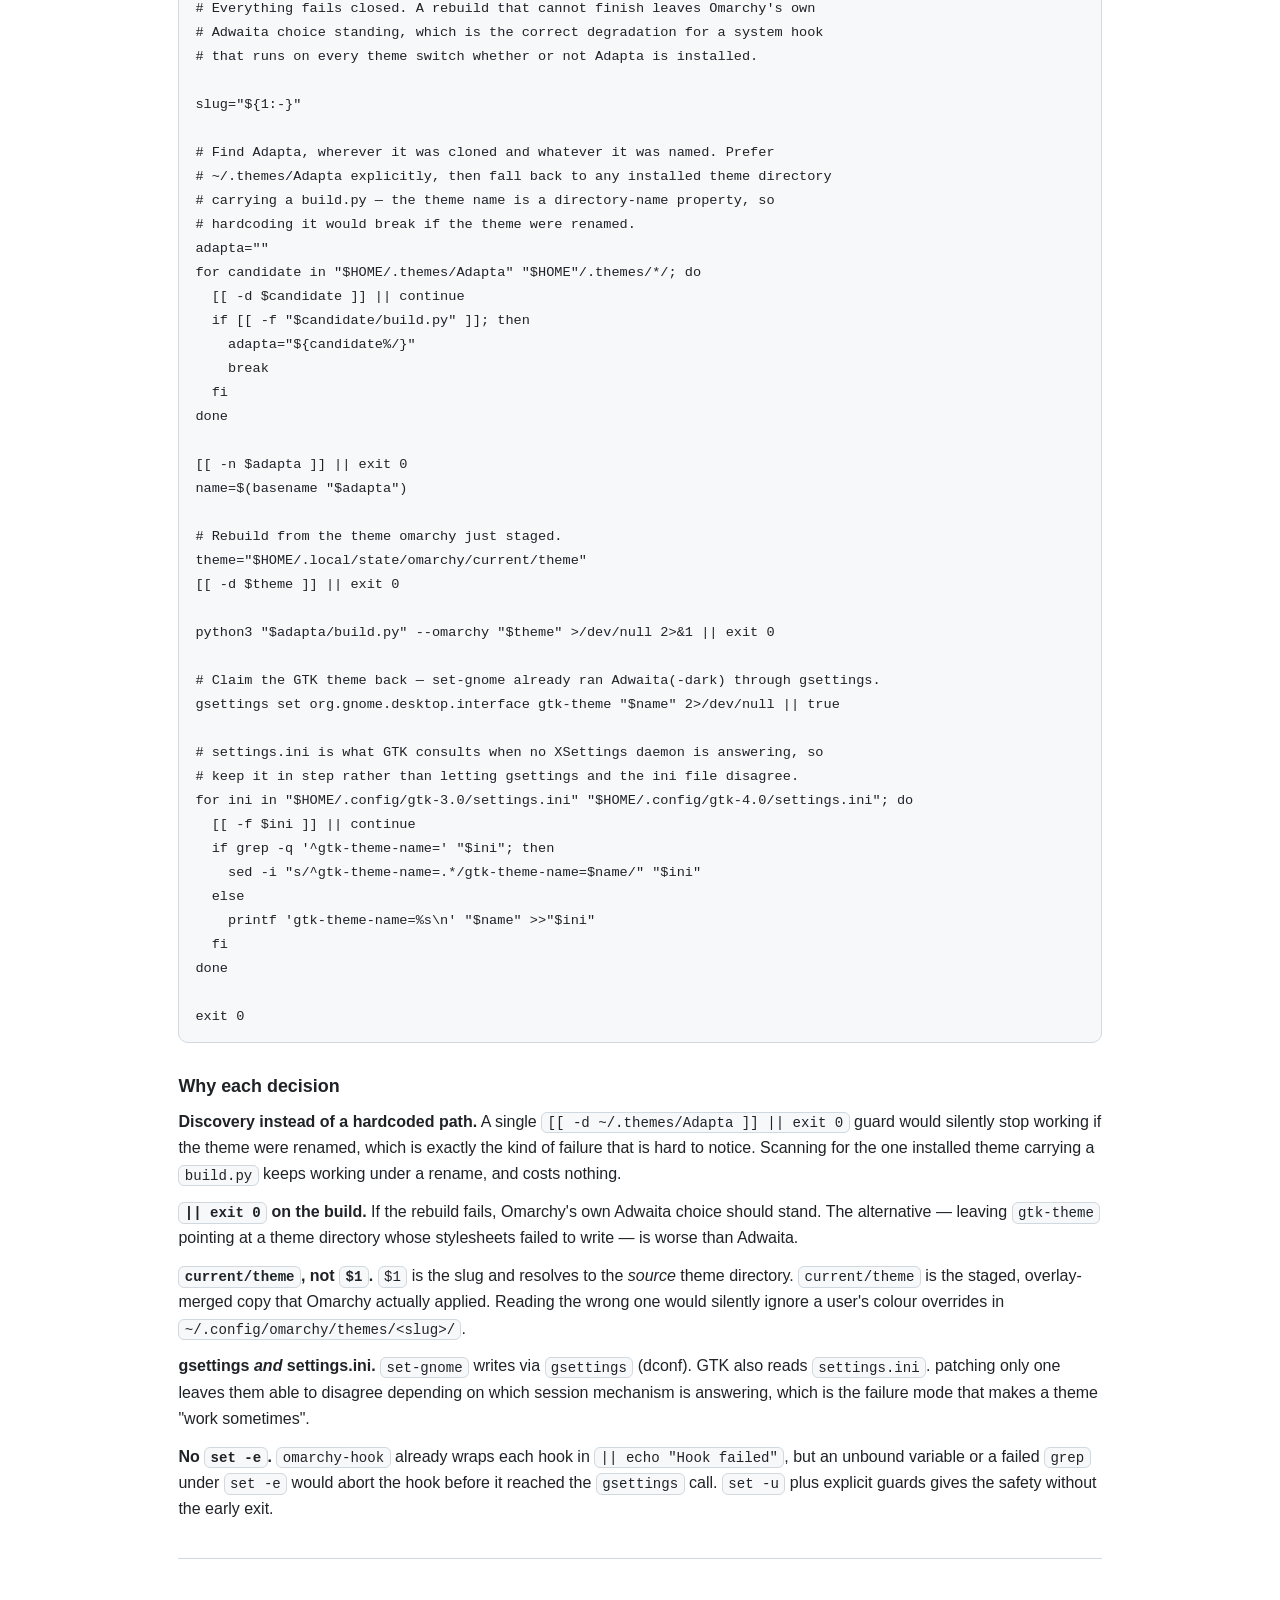
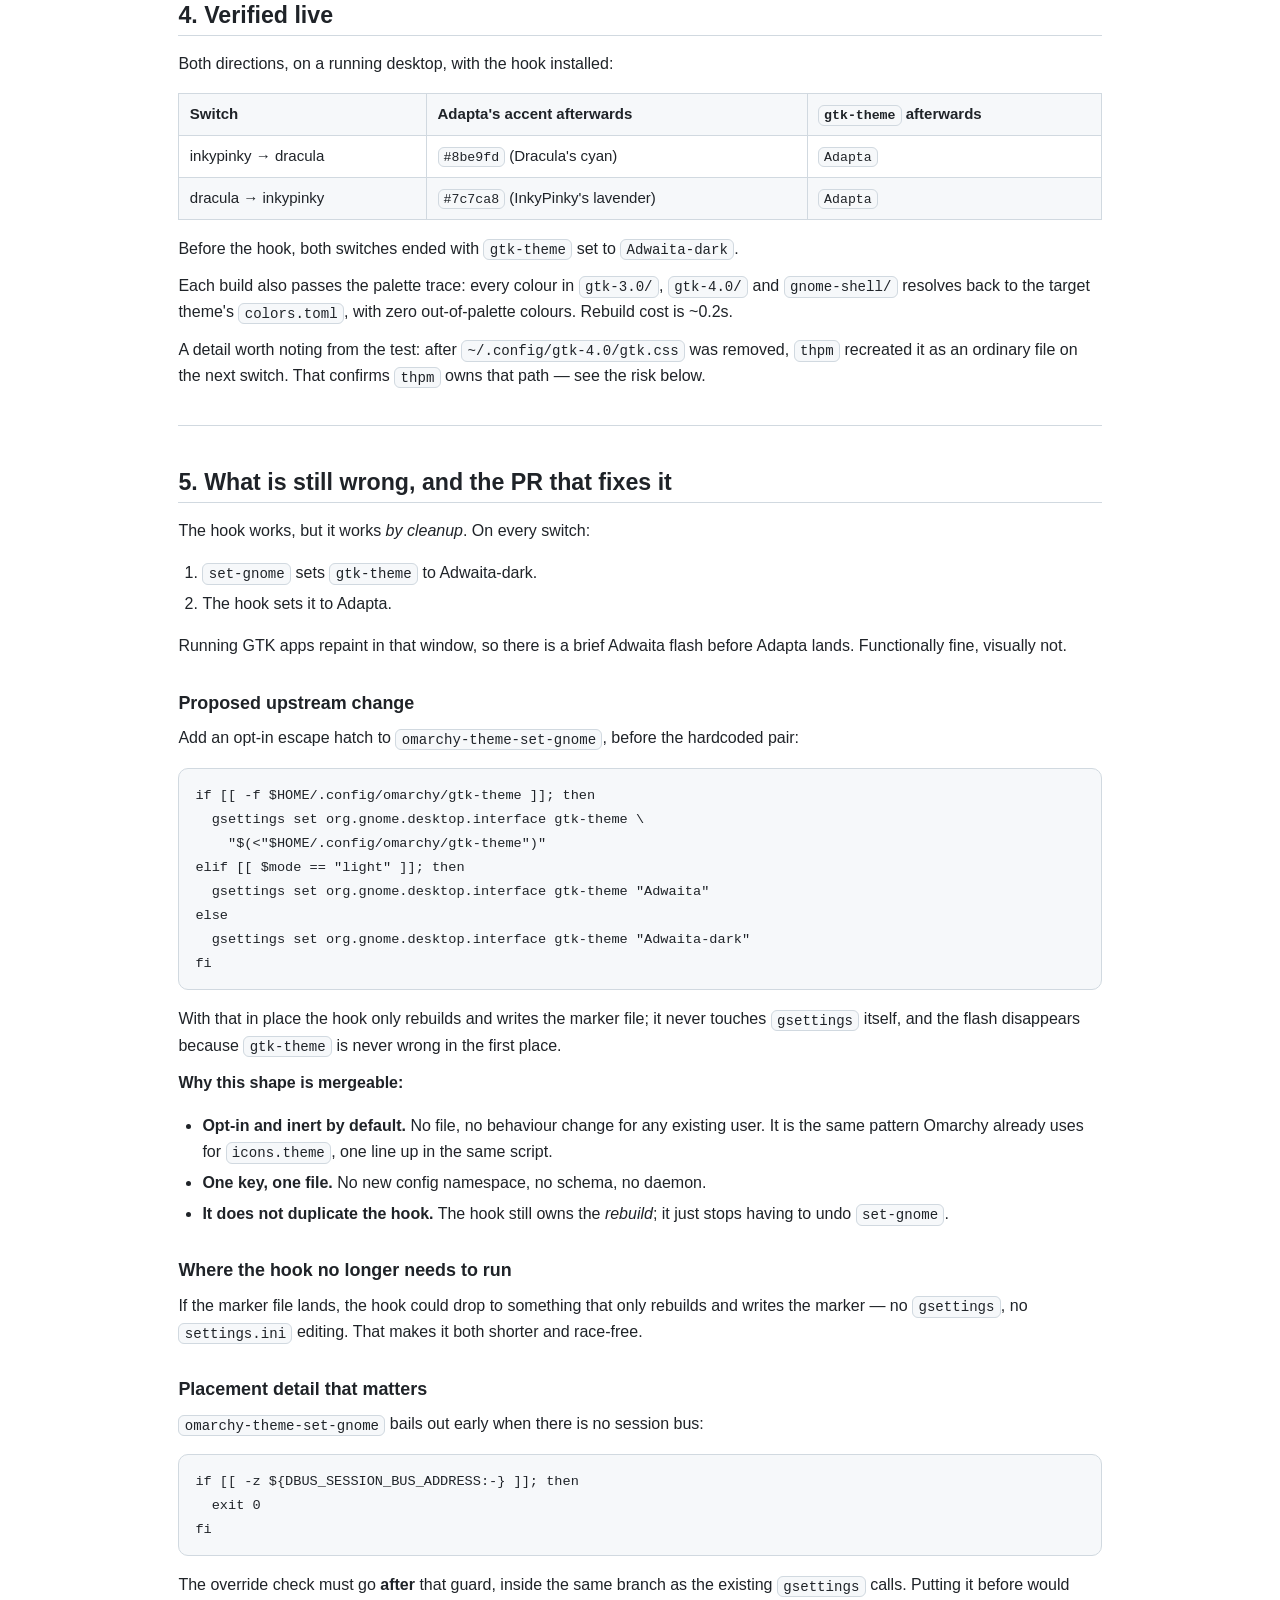
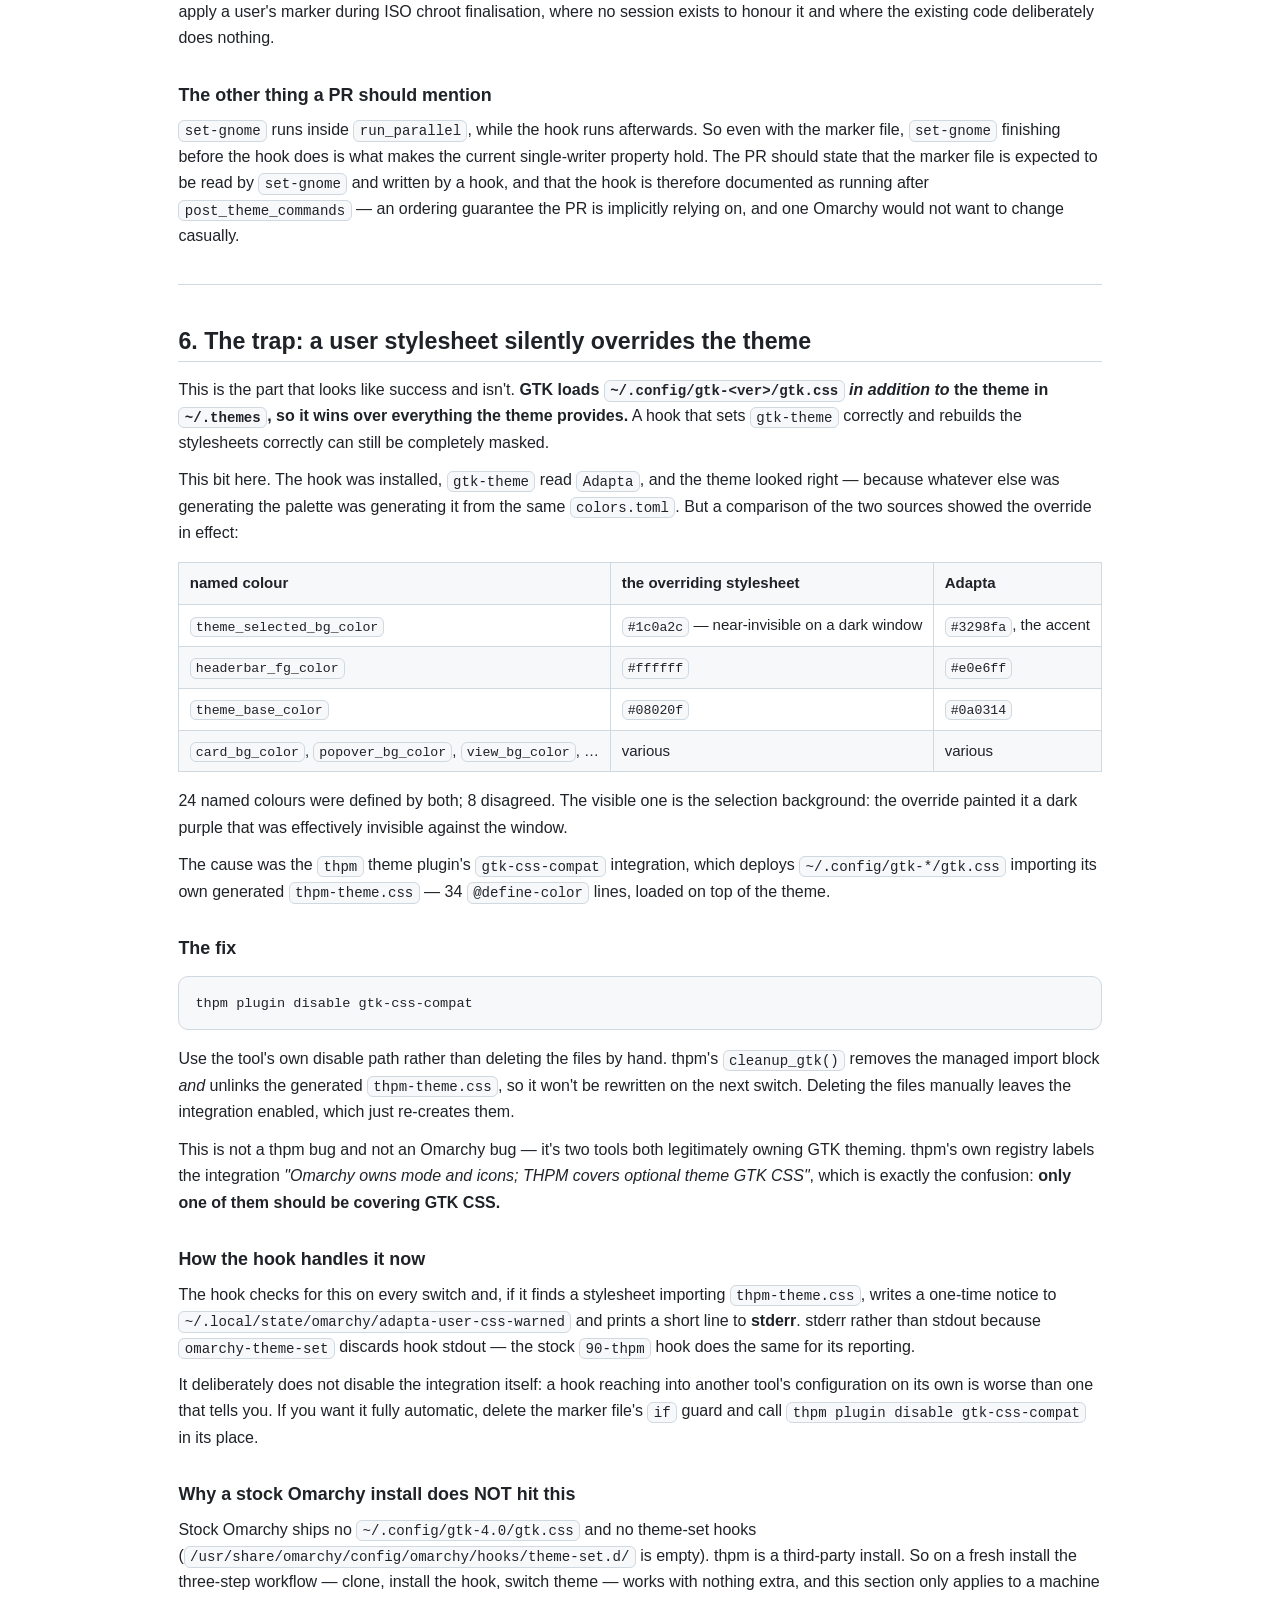
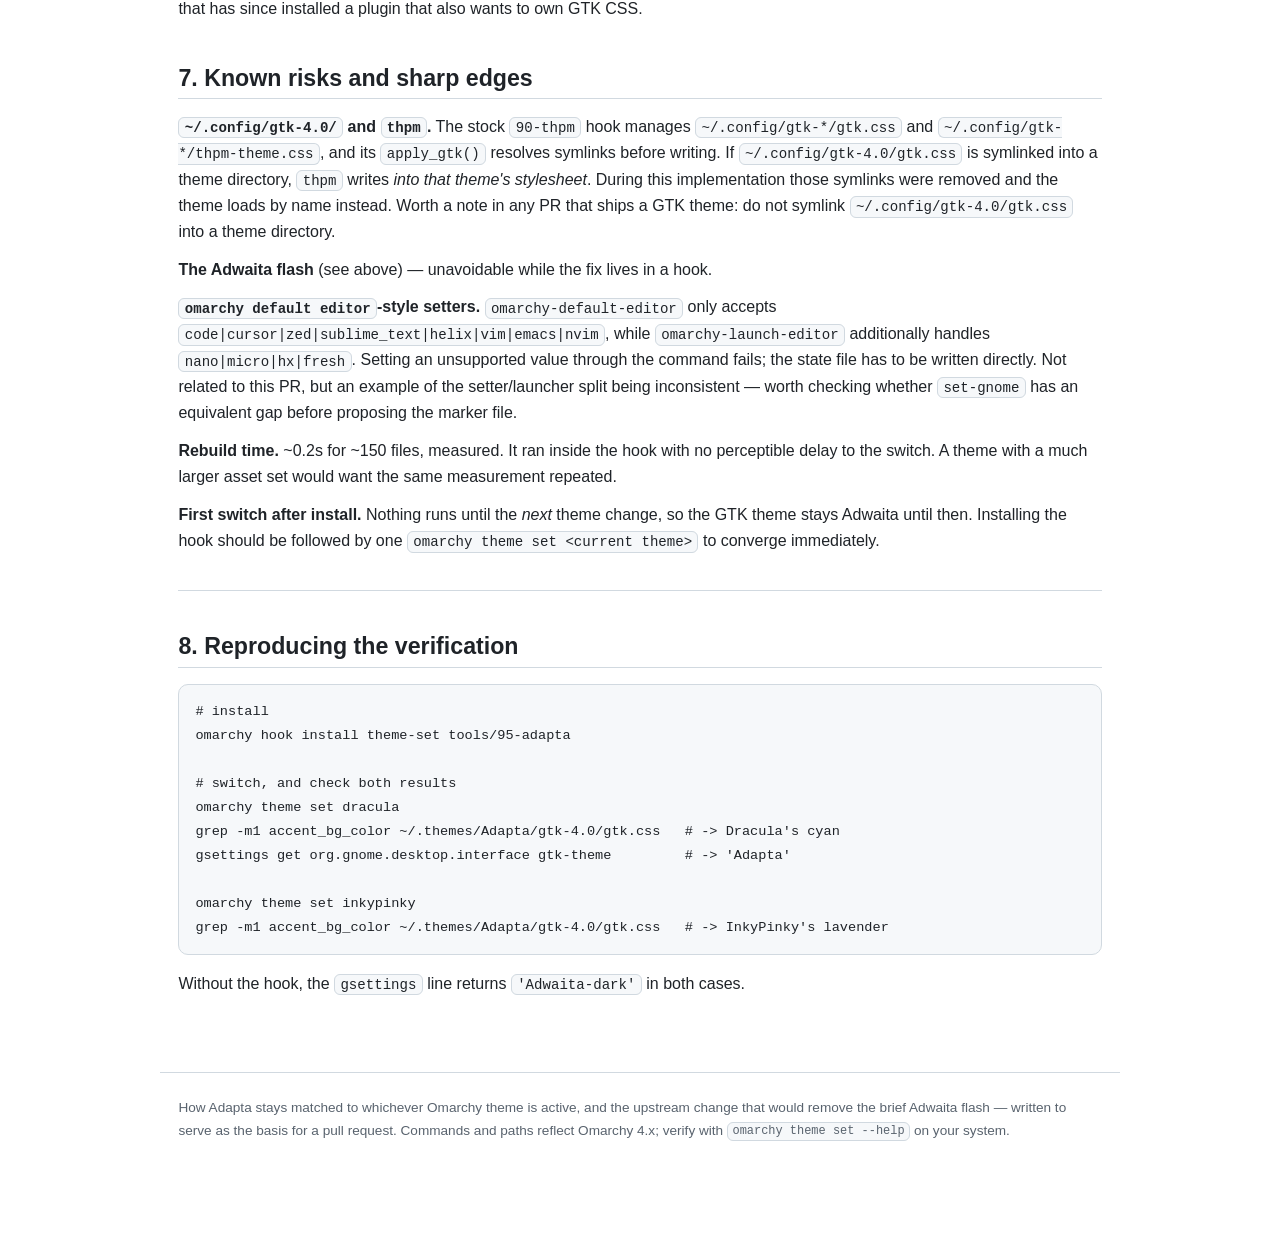
==== commit 713d4731: "Document the user-stylesheet override that silently masks the theme GTK loads ~/.config/gtk-<ver>/gt" ====
--- a/adapta-theme-set-hook.html
+++ b/adapta-theme-set-hook.html
@@ -150,8 +150,9 @@
     <a href="#3-the-implementation">3. The implementation</a>
     <a href="#4-verified-live">4. Verified live</a>
     <a href="#5-what-is-still-wrong-and-the-pr-that-fixes-it">5. What is still wrong, and the PR that fixes it</a>
-    <a href="#6-known-risks-and-sharp-edges">6. Known risks and sharp edges</a>
-    <a href="#7-reproducing-the-verification">7. Reproducing the verification</a>
+    <a href="#6-the-trap-a-user-stylesheet-silently-overrides-the-theme">6. The trap: a user stylesheet silently overrides the theme</a>
+    <a href="#7-known-risks-and-sharp-edges">7. Known risks and sharp edges</a>
+    <a href="#8-reproducing-the-verification">8. Reproducing the verification</a>
     <a href="#top">Top</a>
   </span>
 </nav>
@@ -415,7 +416,80 @@
 ordering guarantee the PR is implicitly relying on, and one Omarchy would not
 want to change casually.</p>
 <hr>
-<h2 id="6-known-risks-and-sharp-edges">6. Known risks and sharp edges</h2>
+<h2 id="6-the-trap-a-user-stylesheet-silently-overrides-the-theme">6. The trap: a user stylesheet silently overrides the theme</h2>
+<p>This is the part that looks like success and isn't. <strong>GTK loads
+<code>~/.config/gtk-&lt;ver&gt;/gtk.css</code> <em>in addition to</em> the theme in <code>~/.themes</code>, so it
+wins over everything the theme provides.</strong> A hook that sets <code>gtk-theme</code> correctly
+and rebuilds the stylesheets correctly can still be completely masked.</p>
+<p>This bit here. The hook was installed, <code>gtk-theme</code> read <code>Adapta</code>, and the theme
+looked right — because whatever else was generating the palette was generating it
+from the same <code>colors.toml</code>. But a comparison of the two sources showed the
+override in effect:</p>
+<table>
+<thead>
+<tr>
+<th>named colour</th>
+<th>the overriding stylesheet</th>
+<th>Adapta</th>
+</tr>
+</thead>
+<tbody>
+<tr>
+<td><code>theme_selected_bg_color</code></td>
+<td><code>#1c0a2c</code> — near-invisible on a dark window</td>
+<td><code>#3298fa</code>, the accent</td>
+</tr>
+<tr>
+<td><code>headerbar_fg_color</code></td>
+<td><code>#ffffff</code></td>
+<td><code>#e0e6ff</code></td>
+</tr>
+<tr>
+<td><code>theme_base_color</code></td>
+<td><code>#08020f</code></td>
+<td><code>#0a0314</code></td>
+</tr>
+<tr>
+<td><code>card_bg_color</code>, <code>popover_bg_color</code>, <code>view_bg_color</code>, …</td>
+<td>various</td>
+<td>various</td>
+</tr>
+</tbody>
+</table>
+<p>24 named colours were defined by both; 8 disagreed. The visible one is the
+selection background: the override painted it a dark purple that was effectively
+invisible against the window.</p>
+<p>The cause was the <code>thpm</code> theme plugin's <code>gtk-css-compat</code> integration, which
+deploys <code>~/.config/gtk-*/gtk.css</code> importing its own generated
+<code>thpm-theme.css</code> — 34 <code>@define-color</code> lines, loaded on top of the theme.</p>
+<h3 id="the-fix">The fix</h3>
+<pre><code class="language-bash">thpm plugin disable gtk-css-compat
+</code></pre>
+<p>Use the tool's own disable path rather than deleting the files by hand. thpm's
+<code>cleanup_gtk()</code> removes the managed import block <em>and</em> unlinks the generated
+<code>thpm-theme.css</code>, so it won't be rewritten on the next switch. Deleting the
+files manually leaves the integration enabled, which just re-creates them.</p>
+<p>This is not a thpm bug and not an Omarchy bug — it's two tools both legitimately
+owning GTK theming. thpm's own registry labels the integration <em>"Omarchy owns
+mode and icons; THPM covers optional theme GTK CSS"</em>, which is exactly the
+confusion: <strong>only one of them should be covering GTK CSS.</strong></p>
+<h3 id="how-the-hook-handles-it-now">How the hook handles it now</h3>
+<p>The hook checks for this on every switch and, if it finds a stylesheet importing
+<code>thpm-theme.css</code>, writes a one-time notice to
+<code>~/.local/state/omarchy/adapta-user-css-warned</code> and prints a short line to
+<strong>stderr</strong>. stderr rather than stdout because <code>omarchy-theme-set</code> discards hook
+stdout — the stock <code>90-thpm</code> hook does the same for its reporting.</p>
+<p>It deliberately does not disable the integration itself: a hook reaching into
+another tool's configuration on its own is worse than one that tells you. If you
+want it fully automatic, delete the marker file's <code>if</code> guard and call
+<code>thpm plugin disable gtk-css-compat</code> in its place.</p>
+<h3 id="why-a-stock-omarchy-install-does-not-hit-this">Why a stock Omarchy install does NOT hit this</h3>
+<p>Stock Omarchy ships no <code>~/.config/gtk-4.0/gtk.css</code> and no theme-set hooks
+(<code>/usr/share/omarchy/config/omarchy/hooks/theme-set.d/</code> is empty). thpm is a
+third-party install. So on a fresh install the three-step workflow — clone, install
+the hook, switch theme — works with nothing extra, and this section only applies
+to a machine that has since installed a plugin that also wants to own GTK CSS.</p>
+<h2 id="7-known-risks-and-sharp-edges">7. Known risks and sharp edges</h2>
 <p><strong><code>~/.config/gtk-4.0/</code> and <code>thpm</code>.</strong> The stock <code>90-thpm</code> hook manages
 <code>~/.config/gtk-*/gtk.css</code> and <code>~/.config/gtk-*/thpm-theme.css</code>, and its
 <code>apply_gtk()</code> resolves symlinks before writing. If <code>~/.config/gtk-4.0/gtk.css</code>
@@ -438,7 +512,7 @@
 the GTK theme stays Adwaita until then. Installing the hook should be followed
 by one <code>omarchy theme set &lt;current theme&gt;</code> to converge immediately.</p>
 <hr>
-<h2 id="7-reproducing-the-verification">7. Reproducing the verification</h2>
+<h2 id="8-reproducing-the-verification">8. Reproducing the verification</h2>
 <pre><code class="language-bash"># install
 omarchy hook install theme-set tools/95-adapta
 
